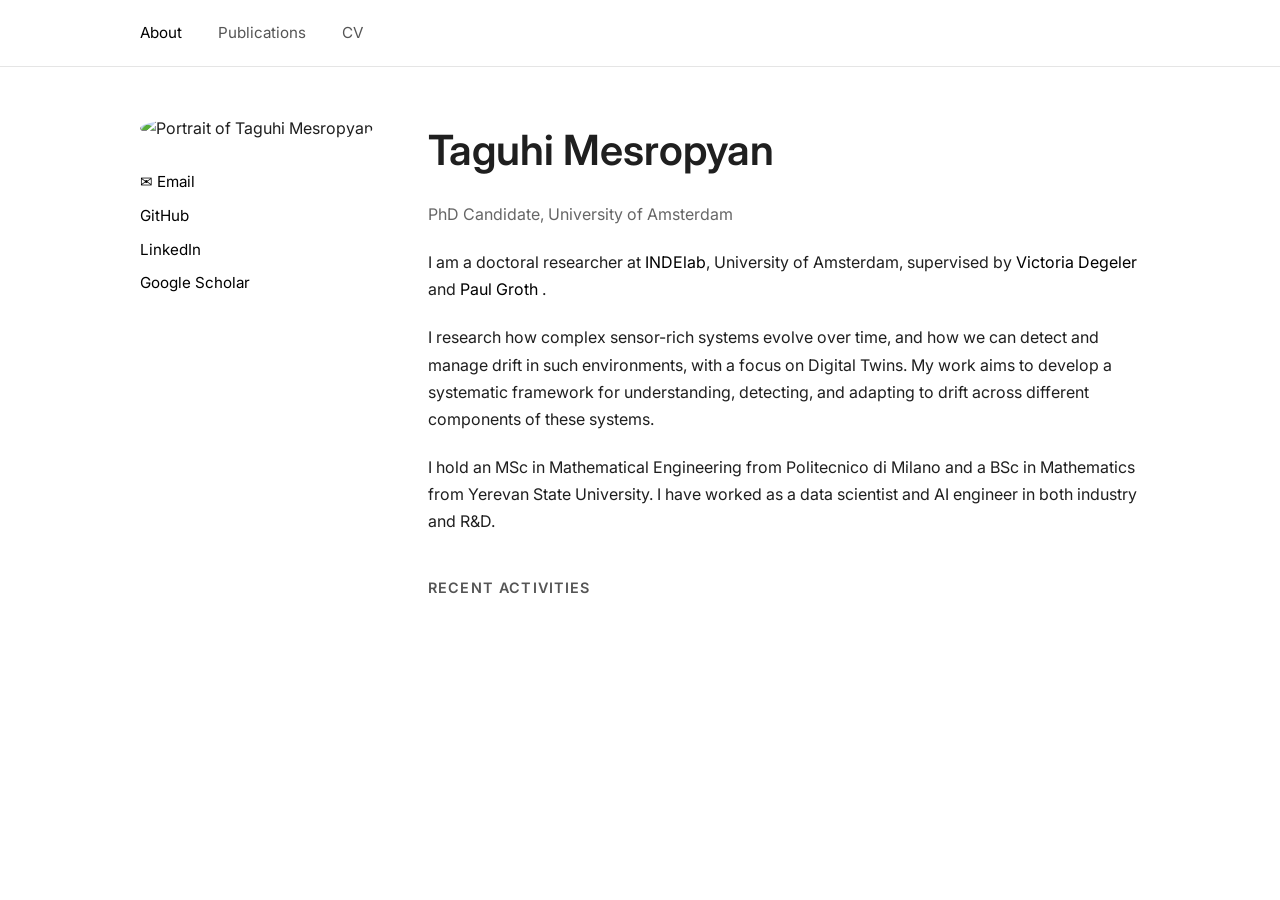
==== index.html @ 4a13fe22 "added email and gscholar, removed footer" ====
<!DOCTYPE html>
<html lang="en">
<head>
    <meta charset="UTF-8"/>
    <meta name="viewport" content="width=device-width, initial-scale=1.0"/>
    <title>Taguhi Mesropyan</title>
    <link href="https://fonts.googleapis.com/css2?family=Inter:wght@300;400;500;600;700&display=swap" rel="stylesheet">
    <link rel="stylesheet" href="style.css"/>
</head>
<body>
<header class="site-header">
    <div class="container nav-container">
        <nav>
            <a href="index.html" class="active">About</a>
            <a href="publications.html">Publications</a>
            <a href="cv.html">CV</a>
        </nav>
    </div>
</header>

<main class="container">
    <section class="about-layout">
        <aside class="about-sidebar">
            <img src="assets/images/profile.jpg" alt="Portrait of Taguhi Mesropyan" class="profile-photo"/>

            <div class="contact-links">
                <!--                <p><a href="t.mesropyan@uva.nl">Email</a></p>-->
                <p><a href="mailto:t.mesropyan@uva.nl">
                    <span class="icon">✉</span>
                    <span>Email</span>
                </a>
                <p><a href="https://github.com/taguhiM" target="_blank" rel="noopener noreferrer">GitHub</a>
                </p>
                <p><a href="https://www.linkedin.com/in/taguhi-mesropyan/" target="_blank" rel="noopener noreferrer">LinkedIn</a>
                </p>
                <p><a href="https://scholar.google.com/citations?hl=en&user=7calXAQAAAAJ" target="_blank"
                      rel="noopener noreferrer">Google Scholar</a></p>
            </div>
        </aside>

        <section class="about-main">
            <h1>Taguhi Mesropyan</h1>
            <p class="subtitle">PhD Candidate, University of Amsterdam</p>

            <p>
                I am a doctoral researcher at <a href="https://indelab.org/people/" target="_blank"
                                                 rel="noopener noreferrer">INDElab</a>, University of Amsterdam,
                supervised
                by <a href="https://vdegeler.com/" target="_blank" rel="noopener noreferrer">Victoria Degeler</a> and <a
                    href="https://pgroth.com/" target="_blank" rel="noopener noreferrer">Paul Groth </a>.
            </p>

            <p>
                I research how
                complex sensor-rich systems evolve over time, and how we can detect and manage
                drift in such environments, with a focus on Digital Twins. My work aims to develop a systematic
                framework for understanding, detecting, and adapting to drift across different components of these
                systems.
            </p>

            <p>
                I hold an MSc in Mathematical Engineering from Politecnico di Milano and a BSc in Mathematics from
                Yerevan State University. I have worked as a data scientist and AI engineer in both industry and
                R&D. </p>

            <section class="recent-activities">
                <div class="section-heading">
                    <h2>Recent Activities</h2>
                </div>

                <ul>
                    <!--                    <li>[Month Year] Brief description of a recent activity.</li>-->
                    <!--                    <li>[Month Year] Brief description of another activity.</li>-->
                    <!--                    <li>[Month Year] A paper, talk, project, internship, or collaboration.</li>-->
                    <!--                    <li>[Month Year] Anything current that you want visitors to notice.</li>-->
                </ul>
            </section>
        </section>
    </section>
</main>
</body>
</html>
---- style.css ----
* {
  box-sizing: border-box;
}

body {
  margin: 0;
  font-family: 'Inter';
  color: #1f1f1f;
  background: #fff;
  line-height: 1.7;
  font-size: 16px;
}

a {
  color: #000;
  text-decoration: none;
}

a:hover {
  text-decoration: underline;
}

.container {
  width: min(1000px, 90%);
  margin: 0 auto;
}

.site-header {
  border-bottom: 1px solid #e5e5e5;
}

.nav-container {
  padding: 1.2rem 0;
}

nav a {
  margin-right: 2rem;
  font-size: 0.95rem;
  color: #555;
}

nav a:hover,
nav a.active {
  color: #000;
}

.about-layout {
  display: grid;
  grid-template-columns: 240px 1fr;
  gap: 3rem;
  padding: 3rem 0;
}

.profile-photo {
  width: 200px;
  height: 200px;
  object-fit: cover;
  border-radius: 50%;
  margin-bottom: 1.2rem;
}

.contact-links p {
  margin: 0.5rem 0;
  font-size: 0.95rem;
}

.about-main h1 {
  font-size: 2.6rem;
  font-weight: 600;
  margin: 0 0 0.4rem 0;
}

.subtitle {
  font-size: 1.2rem;
  color: #666;
  margin-bottom: 1.8rem;
}

.about-main p {
  font-size: 1rem;
  margin-bottom: 1.3rem;
}

.section-heading {
  margin-top: 2.5rem;
  margin-bottom: 0.8rem;
}

.section-heading h2 {
  font-size: 0.9rem;
  font-weight: 600;
  letter-spacing: 0.08em;
  text-transform: uppercase;
  color: #555;
}

.recent-activities ul {
  padding-left: 1.2rem;
  margin: 0;
}

.recent-activities li {
  margin-bottom: 0.9rem;
  font-size: 0.98rem;
}

.publications h2 {
  font-size: 1.8rem;
  margin-bottom: 1.8rem;
}

.year-group {
  margin-bottom: 2rem;
}

.year-group h3 {
  font-size: 1.2rem;
  font-weight: 600;
  margin-bottom: 0.6rem;
  border-bottom: 1px solid #e5e5e5;
  padding-bottom: 0.3rem;
}

.year-group li {
  margin-bottom: 1rem;
  font-size: 0.98rem;
}

@media (max-width: 800px) {
  .about-layout {
    grid-template-columns: 1fr;
    gap: 2rem;
  }

  .profile-photo {
    width: 160px;
    height: 160px;
  }

  .about-main h1 {
    font-size: 2rem;
  }

  .subtitle {
    font-size: 1.1rem;
  }
}
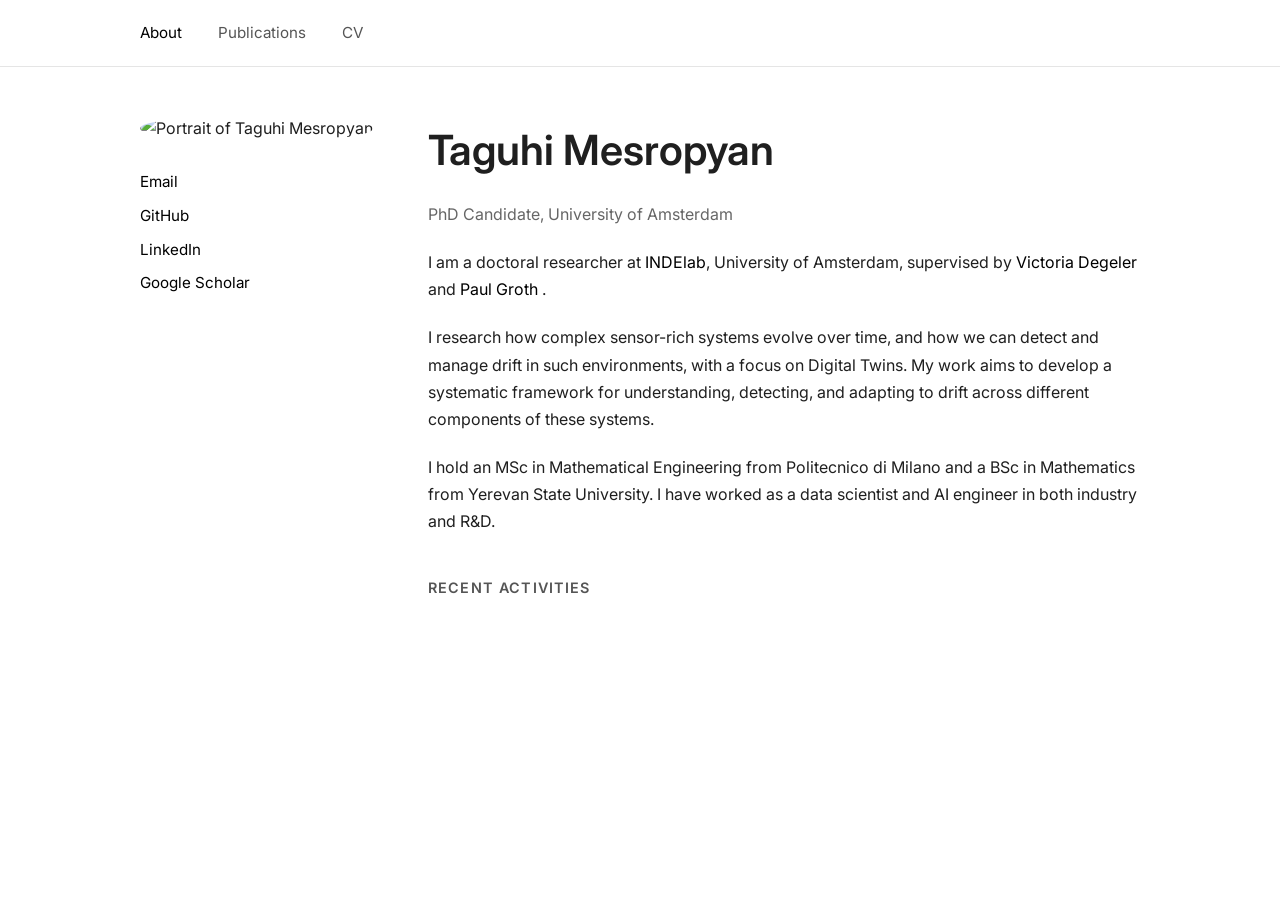
==== commit 30f7fd89: "fix email" ====
--- a/index.html
+++ b/index.html
@@ -25,10 +25,7 @@
 
             <div class="contact-links">
                 <!--                <p><a href="t.mesropyan@uva.nl">Email</a></p>-->
-                <p><a href="mailto:t.mesropyan@uva.nl">
-                    <span class="icon">✉</span>
-                    <span>Email</span>
-                </a>
+                <p><a href="mailto:t.mesropyan@uva.nl">Email</a>
                 <p><a href="https://github.com/taguhiM" target="_blank" rel="noopener noreferrer">GitHub</a>
                 </p>
                 <p><a href="https://www.linkedin.com/in/taguhi-mesropyan/" target="_blank" rel="noopener noreferrer">LinkedIn</a>
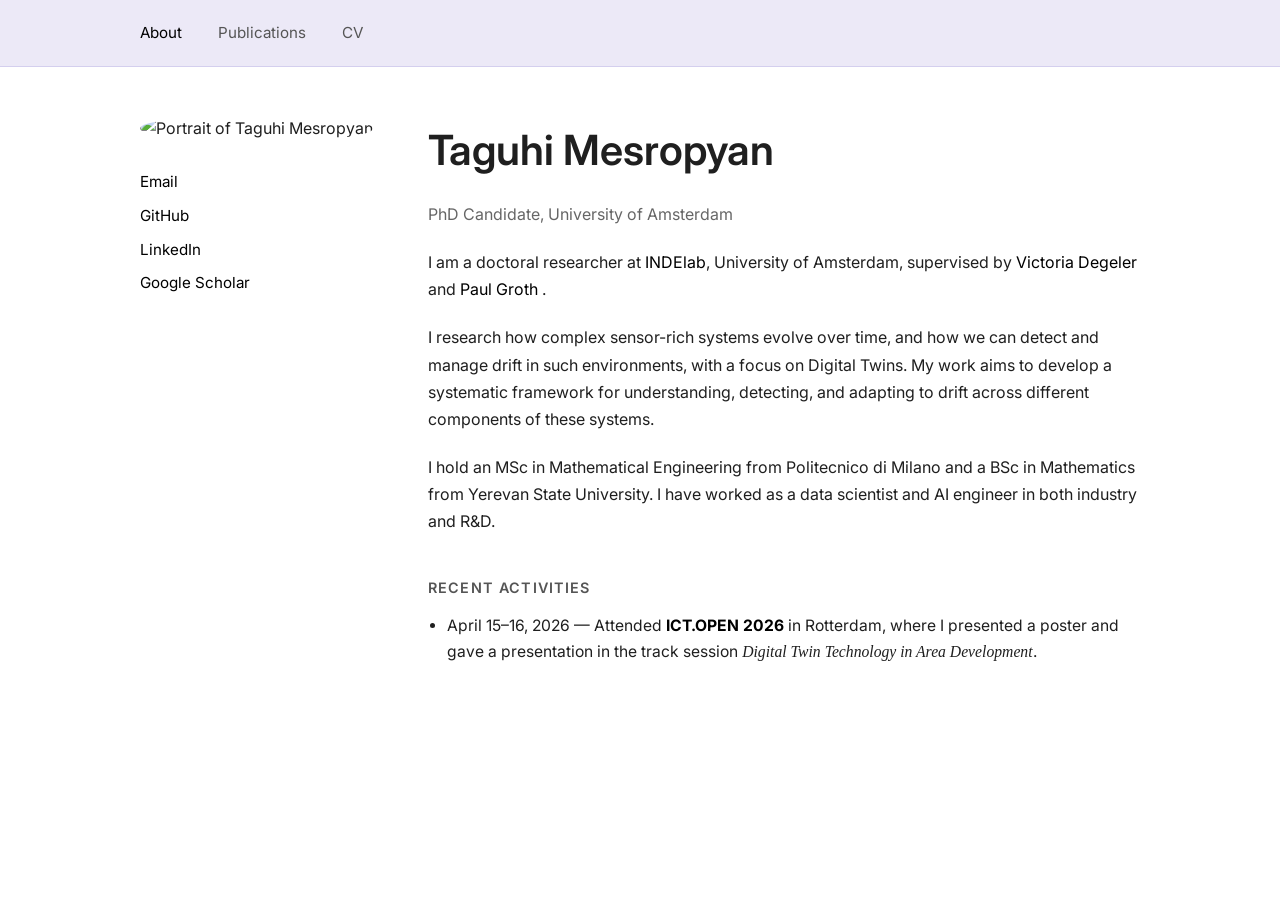
==== commit 1df98b78: "added recent activity" ====
--- a/index.html
+++ b/index.html
@@ -66,10 +66,10 @@
                 </div>
 
                 <ul>
-                    <!--                    <li>[Month Year] Brief description of a recent activity.</li>-->
-                    <!--                    <li>[Month Year] Brief description of another activity.</li>-->
-                    <!--                    <li>[Month Year] A paper, talk, project, internship, or collaboration.</li>-->
-                    <!--                    <li>[Month Year] Anything current that you want visitors to notice.</li>-->
+                    <li>
+                        April 15–16, 2026 — Attended <a href="https://ictopen.nl/" target="_blank"><strong>ICT.OPEN 2026</strong></a> in Rotterdam, where I presented a
+                        poster and gave a presentation in the track session <em>Digital Twin Technology in Area Development</em>.
+                    </li>
                 </ul>
             </section>
         </section>
--- a/style.css
+++ b/style.css
@@ -25,8 +25,13 @@
   margin: 0 auto;
 }
 
+/*.site-header {*/
+/*  border-bottom: 1px solid #e5e5e5;*/
+/*}*/
+
 .site-header {
-  border-bottom: 1px solid #e5e5e5;
+  background: #ece9f7;
+  border-bottom: 1px solid #d4cfee;
 }
 
 .nav-container {
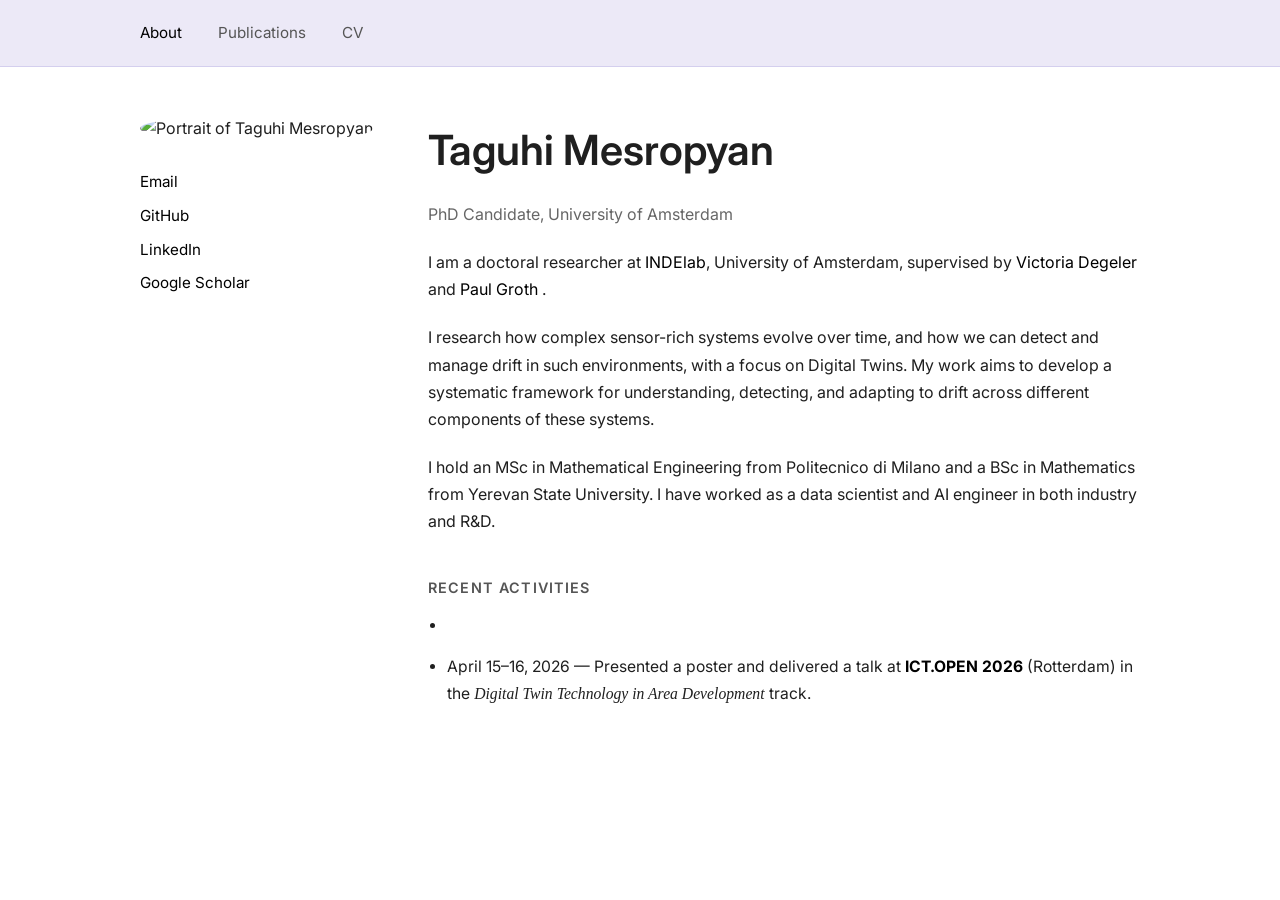
==== commit b8a89d34: "modified recent activity text" ====
--- a/index.html
+++ b/index.html
@@ -67,8 +67,11 @@
 
                 <ul>
                     <li>
-                        April 15–16, 2026 — Attended <a href="https://ictopen.nl/" target="_blank"><strong>ICT.OPEN 2026</strong></a> in Rotterdam, where I presented a
-                        poster and gave a presentation in the track session <em>Digital Twin Technology in Area Development</em>.
+                    <li>
+                        April 15–16, 2026 — Presented a poster and delivered a talk at
+                        <a href="https://ictopen.nl/" target="_blank"><strong>ICT.OPEN 2026</strong></a>
+                        (Rotterdam) in the <em>Digital Twin Technology in Area Development</em> track.
+                    </li>
                     </li>
                 </ul>
             </section>
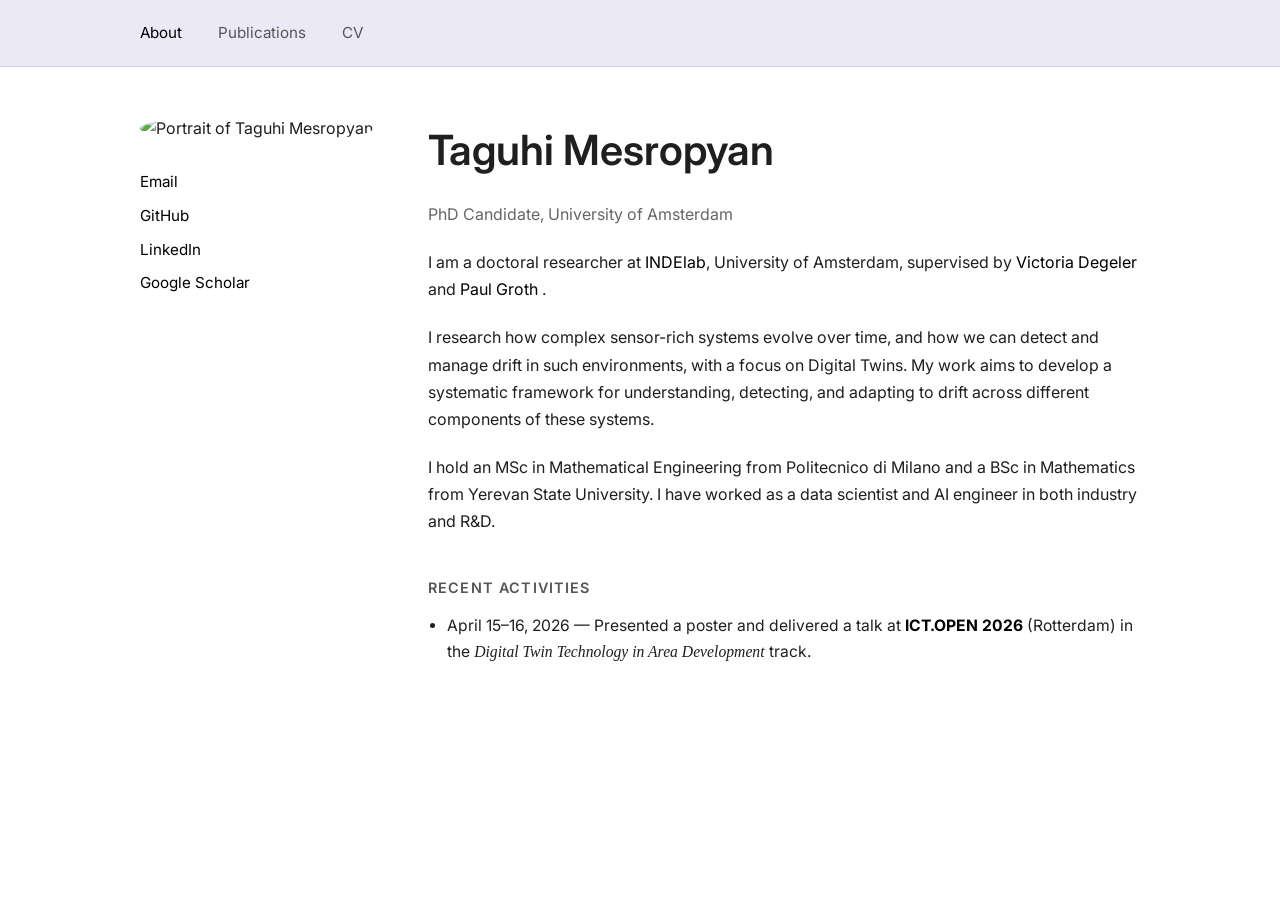
==== commit cc454a5c: "fix" ====
--- a/index.html
+++ b/index.html
@@ -67,11 +67,9 @@
 
                 <ul>
                     <li>
-                    <li>
                         April 15–16, 2026 — Presented a poster and delivered a talk at
                         <a href="https://ictopen.nl/" target="_blank"><strong>ICT.OPEN 2026</strong></a>
                         (Rotterdam) in the <em>Digital Twin Technology in Area Development</em> track.
-                    </li>
                     </li>
                 </ul>
             </section>
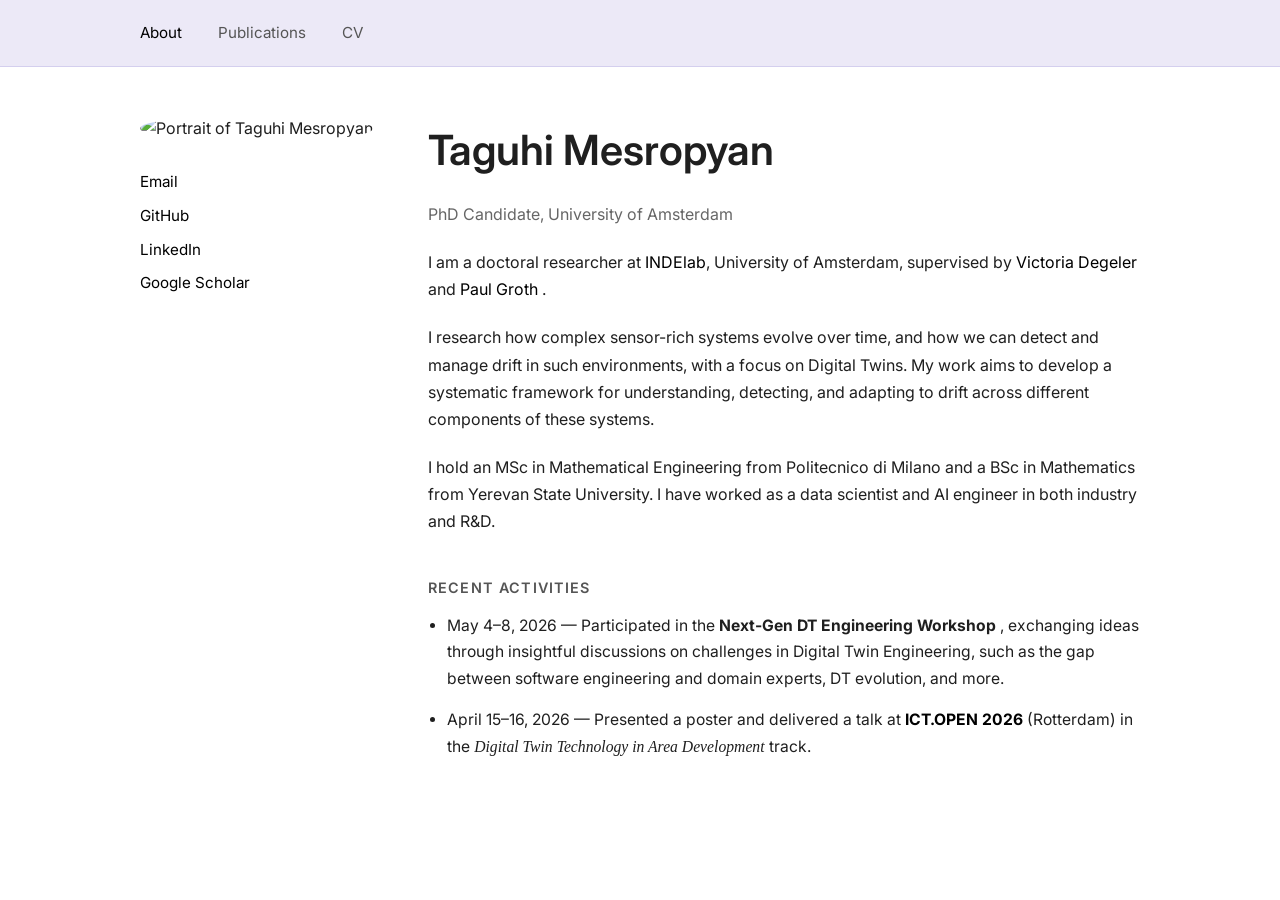
==== commit f8a2c4b2: "added recent activity" ====
--- a/index.html
+++ b/index.html
@@ -67,6 +67,11 @@
 
                 <ul>
                     <li>
+                        May 4–8, 2026 — Participated in the <strong> Next-Gen DT Engineering Workshop </strong>,
+                        exchanging ideas through insightful discussions on challenges in Digital Twin Engineering, such
+                        as the gap between software engineering and domain experts, DT evolution, and more.
+                    </li>
+                    <li>
                         April 15–16, 2026 — Presented a poster and delivered a talk at
                         <a href="https://ictopen.nl/" target="_blank"><strong>ICT.OPEN 2026</strong></a>
                         (Rotterdam) in the <em>Digital Twin Technology in Area Development</em> track.
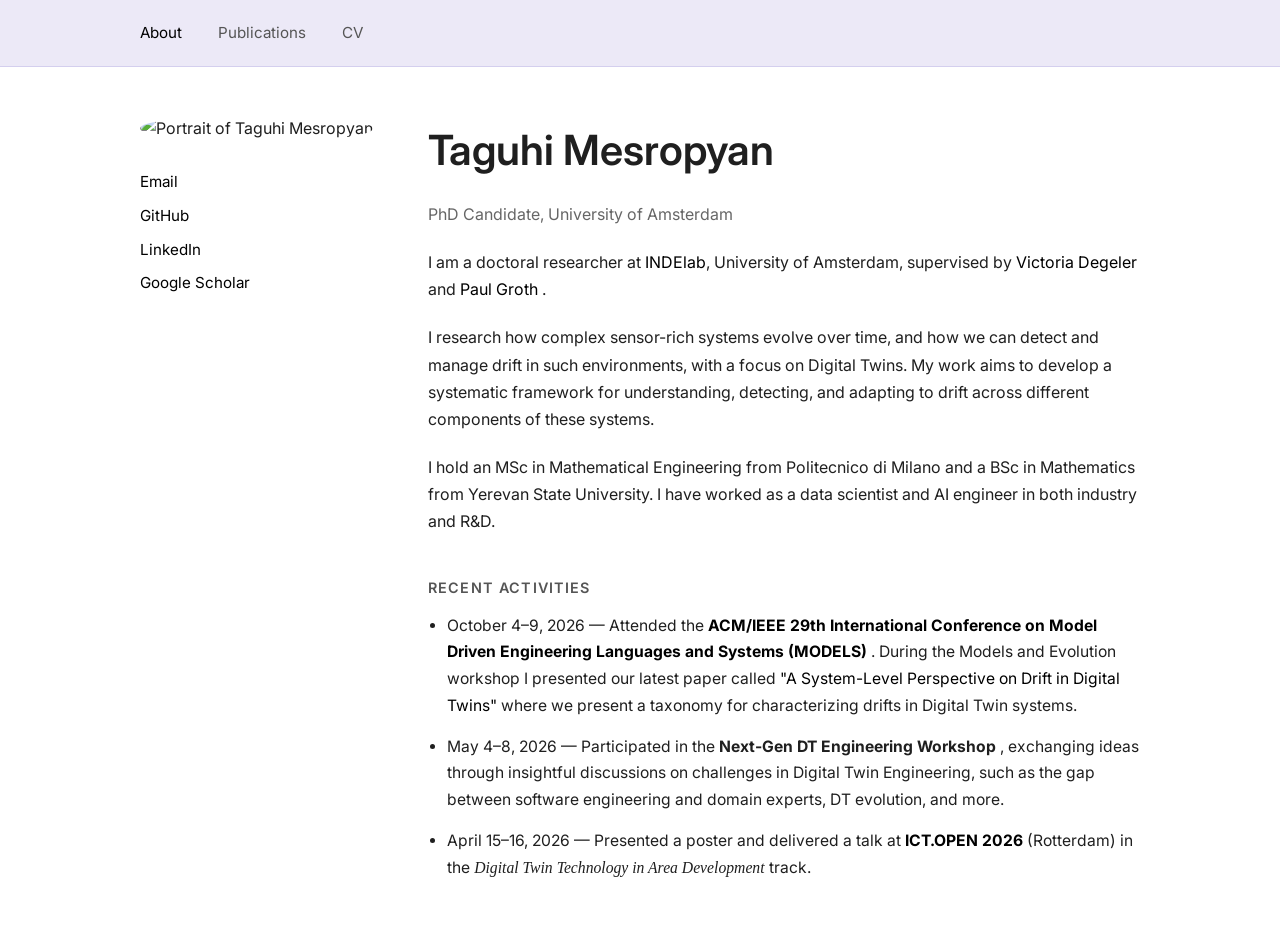
==== commit 47b4bfa6: "added acm paper and models" ====
--- a/index.html
+++ b/index.html
@@ -67,6 +67,15 @@
 
                 <ul>
                     <li>
+                        October 4–9, 2026 — Attended the <a href="" target="_blank"><strong>ACM/IEEE 29th International
+                        Conference on Model Driven
+                        Engineering Languages and Systems (MODELS) </strong></a>. During the Models and Evolution
+                        workshop I presented our latest paper called <a
+                            href="https://dl.acm.org/doi/full/10.1145/3837062.3841569" target="_blank">"A System-Level
+                        Perspective on Drift in Digital
+                        Twins"</a> where we present a taxonomy for characterizing drifts in Digital Twin systems.
+                    </li>
+                    <li>
                         May 4–8, 2026 — Participated in the <strong> Next-Gen DT Engineering Workshop </strong>,
                         exchanging ideas through insightful discussions on challenges in Digital Twin Engineering, such
                         as the gap between software engineering and domain experts, DT evolution, and more.
